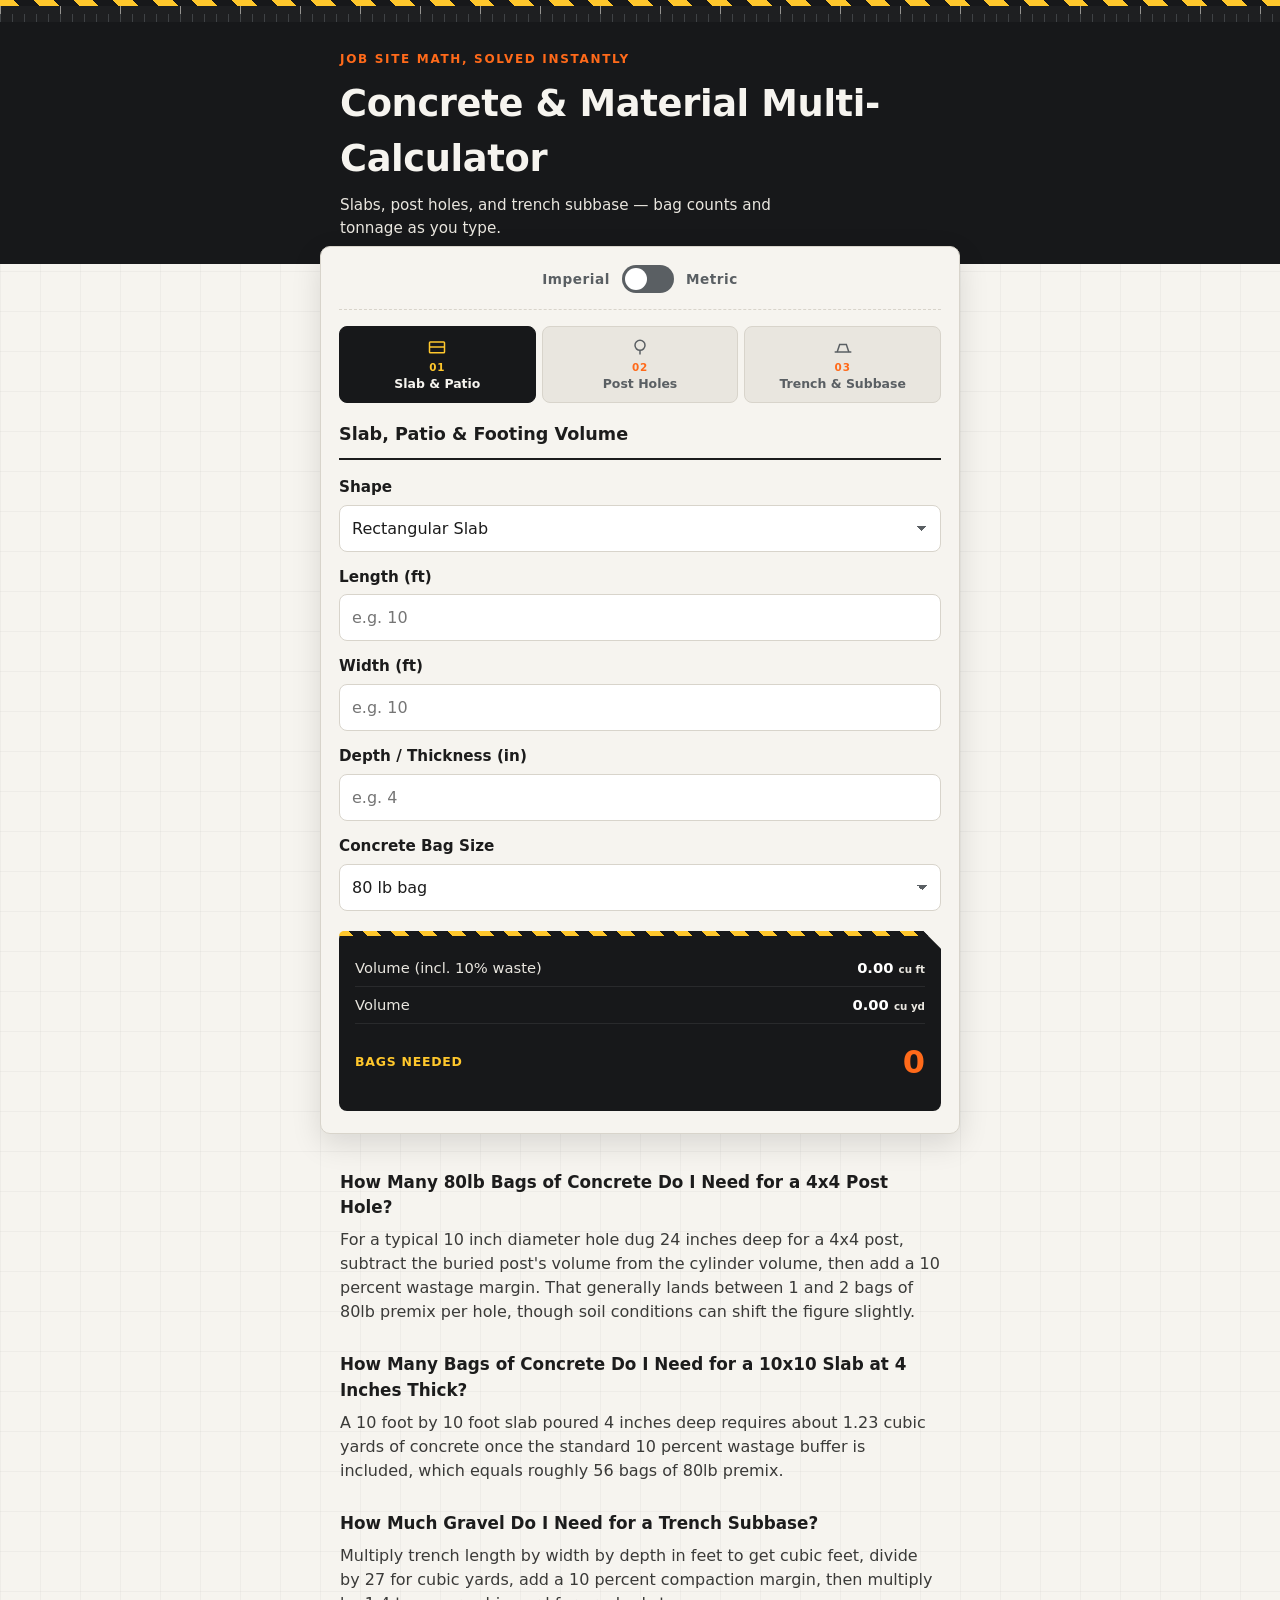
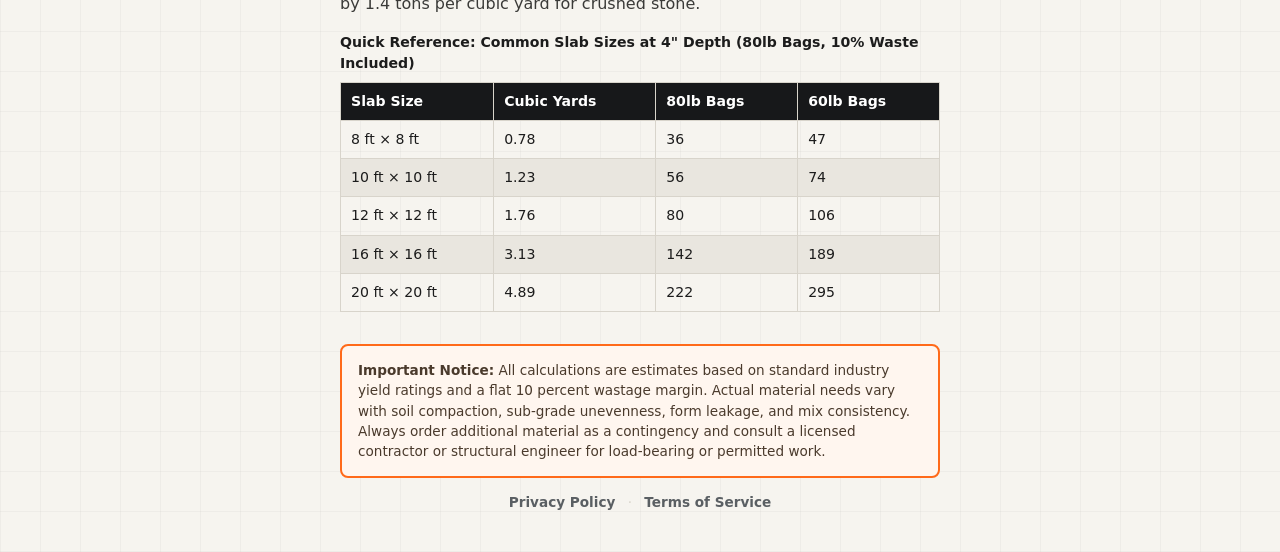
==== index.html @ afc021ba "Add files via upload" ====
<!DOCTYPE html>
<html lang="en">
<head>
<meta charset="UTF-8">
<meta name="viewport" content="width=device-width, initial-scale=1.0, maximum-scale=1.0">
<title>Concrete & Construction Material Multi-Calculator | Slab, Post Hole & Trench Estimator</title>
<meta name="description" content="Free instant concrete calculator for slabs, patios, fence post holes, footings, and trench subbase materials. Get bag counts, cubic yards, and tonnage in real time.">
<link rel="canonical" href="https://example.com/concrete-calculator">
<meta property="og:title" content="Concrete & Construction Material Multi-Calculator">
<meta property="og:description" content="Instant bag counts and material weights for slabs, post holes, and trenches. Built for the job site.">
<meta property="og:type" content="website">
<link rel="stylesheet" href="style.css">
<script type="application/ld+json">
{
  "@context": "https://schema.org",
  "@type": "WebApplication",
  "name": "Concrete & Construction Material Multi-Calculator",
  "applicationCategory": "UtilitiesApplication",
  "operatingSystem": "Any",
  "description": "Instant calculators for concrete slabs, fence post holes, and trench subbase materials, with imperial and metric support.",
  "offers": {
    "@type": "Offer",
    "price": "0",
    "priceCurrency": "USD"
  }
}
</script>
<script type="application/ld+json">
{
  "@context": "https://schema.org",
  "@type": "FAQPage",
  "mainEntity": [
    {
      "@type": "Question",
      "name": "How many 80lb bags of concrete do I need for a 4x4 post hole?",
      "acceptedAnswer": {
        "@type": "Answer",
        "text": "A 4x4 post hole that is 10 inches in diameter and 24 inches deep requires roughly 1 to 2 bags of 80lb concrete mix once the volume of the buried post is subtracted and a 10 percent wastage margin is added."
      }
    },
    {
      "@type": "Question",
      "name": "How many bags of concrete do I need for a 10x10 slab at 4 inches thick?",
      "acceptedAnswer": {
        "@type": "Answer",
        "text": "A 10 foot by 10 foot slab poured at 4 inches deep needs about 1.23 cubic yards of concrete, which works out to approximately 56 bags of 80lb premix including a 10 percent wastage allowance."
      }
    },
    {
      "@type": "Question",
      "name": "How much gravel do I need for a trench subbase?",
      "acceptedAnswer": {
        "@type": "Answer",
        "text": "Multiply the trench length by width by depth in feet to get cubic feet, divide by 27 for cubic yards, then multiply by 1.4 tons per cubic yard for crushed stone, including a 10 percent compaction margin."
      }
    }
  ]
}
</script>
</head>
<body>

<div class="adslot adslot--top" id="adTop" aria-hidden="true"></div>

<header class="sitehead">
  <div class="sitehead__bar"></div>
  <div class="sitehead__ruler" aria-hidden="true"></div>
  <div class="sitehead__inner">
    <p class="sitehead__eyebrow">Job Site Math, Solved Instantly</p>
    <h1 class="sitehead__title">Concrete &amp; Material Multi-Calculator</h1>
    <p class="sitehead__sub">Slabs, post holes, and trench subbase — bag counts and tonnage as you type.</p>
  </div>
</header>

<main class="appcard" id="appcard">

  <div class="unittoggle">
    <span class="unittoggle__label" id="unitLabelImperial">Imperial</span>
    <button type="button" class="unittoggle__switch" id="unitSwitch" role="switch" aria-checked="false" aria-label="Toggle between imperial and metric units">
      <span class="unittoggle__knob"></span>
    </button>
    <span class="unittoggle__label" id="unitLabelMetric">Metric</span>
  </div>

  <nav class="tabbar" role="tablist" aria-label="Calculator selection">
    <button class="tabbar__btn is-active" id="tabBtn1" role="tab" aria-selected="true" aria-controls="panel1" data-tab="1">
      <svg class="tabbar__icon" viewBox="0 0 24 24" width="20" height="20" fill="none" stroke="currentColor" stroke-width="1.8" aria-hidden="true"><rect x="3" y="6" width="18" height="13" rx="1"></rect><path d="M3 12h18"></path></svg>
      <span class="tabbar__num">01</span>Slab &amp; Patio
    </button>
    <button class="tabbar__btn" id="tabBtn2" role="tab" aria-selected="false" aria-controls="panel2" data-tab="2">
      <svg class="tabbar__icon" viewBox="0 0 24 24" width="20" height="20" fill="none" stroke="currentColor" stroke-width="1.8" aria-hidden="true"><circle cx="12" cy="10" r="6"></circle><path d="M12 16v5"></path></svg>
      <span class="tabbar__num">02</span>Post Holes
    </button>
    <button class="tabbar__btn" id="tabBtn3" role="tab" aria-selected="false" aria-controls="panel3" data-tab="3">
      <svg class="tabbar__icon" viewBox="0 0 24 24" width="20" height="20" fill="none" stroke="currentColor" stroke-width="1.8" aria-hidden="true"><path d="M2 18h20"></path><path d="M5 18l3-9h8l3 9"></path></svg>
      <span class="tabbar__num">03</span>Trench &amp; Subbase
    </button>
  </nav>

  <section class="panel is-active" id="panel1" role="tabpanel" aria-labelledby="tabBtn1">
    <h2 class="panel__title">Slab, Patio &amp; Footing Volume</h2>

    <div class="field">
      <label for="s1Shape">Shape</label>
      <select id="s1Shape">
        <option value="rect">Rectangular Slab</option>
        <option value="circle">Circular / Round Patio</option>
      </select>
    </div>

    <div class="field" id="s1LengthWrap">
      <label for="s1Length"><span class="unit-len">Length (ft)</span></label>
      <input type="number" id="s1Length" inputmode="decimal" placeholder="e.g. 10" min="0" step="0.01">
    </div>

    <div class="field" id="s1WidthWrap">
      <label for="s1Width"><span class="unit-len">Width (ft)</span></label>
      <input type="number" id="s1Width" inputmode="decimal" placeholder="e.g. 10" min="0" step="0.01">
    </div>

    <div class="field" id="s1DiamWrap" hidden>
      <label for="s1Diam"><span class="unit-len">Diameter (ft)</span></label>
      <input type="number" id="s1Diam" inputmode="decimal" placeholder="e.g. 12" min="0" step="0.01">
    </div>

    <div class="field">
      <label for="s1Depth"><span class="unit-thick">Depth / Thickness (in)</span></label>
      <input type="number" id="s1Depth" inputmode="decimal" placeholder="e.g. 4" min="0" step="0.125">
    </div>

    <div class="field">
      <label for="s1Bag">Concrete Bag Size</label>
      <select id="s1Bag">
        <option value="80">80 lb bag</option>
        <option value="60">60 lb bag</option>
        <option value="40">40 lb bag</option>
      </select>
    </div>

    <div class="results" id="s1Results" aria-live="polite">
      <div class="results__row">
        <span class="results__label">Volume (incl. 10% waste)</span>
        <span class="results__value" id="s1VolOut">0.00 <small class="unit-vol3">cu ft</small></span>
      </div>
      <div class="results__row">
        <span class="results__label">Volume</span>
        <span class="results__value" id="s1YdOut">0.00 <small class="unit-vol3y">cu yd</small></span>
      </div>
      <div class="results__row results__row--hero">
        <span class="results__label">Bags Needed</span>
        <span class="results__value results__value--hero" id="s1BagsOut">0</span>
      </div>
    </div>
  </section>

  <section class="panel" id="panel2" role="tabpanel" aria-labelledby="tabBtn2" hidden>
    <h2 class="panel__title">Fence Post Hole &amp; Sonotube Estimator</h2>

    <div class="field">
      <label for="s2Count">Number of Holes</label>
      <input type="number" id="s2Count" inputmode="decimal" placeholder="e.g. 6" min="0" step="1" value="1">
    </div>

    <div class="field">
      <label for="s2Diam"><span class="unit-thick">Hole Diameter (in)</span></label>
      <input type="number" id="s2Diam" inputmode="decimal" placeholder="e.g. 10" min="0" step="0.125">
    </div>

    <div class="field">
      <label for="s2Depth"><span class="unit-thick">Excavation Depth (in)</span></label>
      <input type="number" id="s2Depth" inputmode="decimal" placeholder="e.g. 24" min="0" step="0.125">
    </div>

    <div class="field">
      <label for="s2Post">Submerged Lumber Post</label>
      <select id="s2Post">
        <option value="none">None / Concrete Column</option>
        <option value="4x4">Standard 4x4 Post</option>
        <option value="6x6">Heavy-Duty 6x6 Post</option>
      </select>
    </div>

    <div class="field">
      <label for="s2Bag">Concrete Bag Size</label>
      <select id="s2Bag">
        <option value="80">80 lb bag</option>
        <option value="60">60 lb bag</option>
        <option value="40">40 lb bag</option>
      </select>
    </div>

    <div class="results" id="s2Results" aria-live="polite">
      <div class="results__row">
        <span class="results__label">Net Volume (incl. 10% waste)</span>
        <span class="results__value" id="s2VolOut">0.00 <small class="unit-vol3">cu ft</small></span>
      </div>
      <div class="results__row">
        <span class="results__label">Volume</span>
        <span class="results__value" id="s2YdOut">0.00 <small class="unit-vol3y">cu yd</small></span>
      </div>
      <div class="results__row results__row--hero">
        <span class="results__label">Bags Needed</span>
        <span class="results__value results__value--hero" id="s2BagsOut">0</span>
      </div>
    </div>
  </section>

  <section class="panel" id="panel3" role="tabpanel" aria-labelledby="tabBtn3" hidden>
    <h2 class="panel__title">Trench, Aggregate &amp; Subbase Weight</h2>

    <div class="field">
      <label for="s3Length"><span class="unit-len">Total Run Length (ft)</span></label>
      <input type="number" id="s3Length" inputmode="decimal" placeholder="e.g. 50" min="0" step="0.01">
    </div>

    <div class="field">
      <label for="s3Width"><span class="unit-len">Trench Width (ft)</span></label>
      <input type="number" id="s3Width" inputmode="decimal" placeholder="e.g. 2" min="0" step="0.01">
    </div>

    <div class="field">
      <label for="s3Depth"><span class="unit-thick">Layer Thickness (in)</span></label>
      <input type="number" id="s3Depth" inputmode="decimal" placeholder="e.g. 6" min="0" step="0.125">
    </div>

    <div class="field">
      <label for="s3Material">Subbase Material</label>
      <select id="s3Material">
        <option value="gravel">Crushed Stone / Gravel Mix</option>
        <option value="sand">Coarse Masonry Sand</option>
        <option value="dirt">Topsoil / Clean Fill Dirt</option>
      </select>
    </div>

    <div class="results" id="s3Results" aria-live="polite">
      <div class="results__row">
        <span class="results__label">Volume (incl. 10% margin)</span>
        <span class="results__value" id="s3VolOut">0.00 <small class="unit-vol3y">cu yd</small></span>
      </div>
      <div class="results__row results__row--hero">
        <span class="results__label">Material Weight</span>
        <span class="results__value results__value--hero" id="s3TonOut">0.00 <small id="s3TonUnit">tons</small></span>
      </div>
    </div>
  </section>

</main>

<div class="adslot adslot--bottom" id="adBottom" aria-hidden="true"></div>

<section class="seo">
  <h2>How Many 80lb Bags of Concrete Do I Need for a 4x4 Post Hole?</h2>
  <p>For a typical 10 inch diameter hole dug 24 inches deep for a 4x4 post, subtract the buried post's volume from the cylinder volume, then add a 10 percent wastage margin. That generally lands between 1 and 2 bags of 80lb premix per hole, though soil conditions can shift the figure slightly.</p>

  <h2>How Many Bags of Concrete Do I Need for a 10x10 Slab at 4 Inches Thick?</h2>
  <p>A 10 foot by 10 foot slab poured 4 inches deep requires about 1.23 cubic yards of concrete once the standard 10 percent wastage buffer is included, which equals roughly 56 bags of 80lb premix.</p>

  <h2>How Much Gravel Do I Need for a Trench Subbase?</h2>
  <p>Multiply trench length by width by depth in feet to get cubic feet, divide by 27 for cubic yards, add a 10 percent compaction margin, then multiply by 1.4 tons per cubic yard for crushed stone.</p>

  <table class="seo__table">
    <caption>Quick Reference: Common Slab Sizes at 4&quot; Depth (80lb Bags, 10% Waste Included)</caption>
    <thead>
      <tr>
        <th scope="col">Slab Size</th>
        <th scope="col">Cubic Yards</th>
        <th scope="col">80lb Bags</th>
        <th scope="col">60lb Bags</th>
      </tr>
    </thead>
    <tbody>
      <tr><td>8 ft × 8 ft</td><td>0.78</td><td>36</td><td>47</td></tr>
      <tr><td>10 ft × 10 ft</td><td>1.23</td><td>56</td><td>74</td></tr>
      <tr><td>12 ft × 12 ft</td><td>1.76</td><td>80</td><td>106</td></tr>
      <tr><td>16 ft × 16 ft</td><td>3.13</td><td>142</td><td>189</td></tr>
      <tr><td>20 ft × 20 ft</td><td>4.89</td><td>222</td><td>295</td></tr>
    </tbody>
  </table>
</section>

<footer class="sitefoot">
  <div class="sitefoot__disclaimer">
    <strong>Important Notice:</strong> All calculations are estimates based on standard industry yield ratings and a flat 10 percent wastage margin. Actual material needs vary with soil compaction, sub-grade unevenness, form leakage, and mix consistency. Always order additional material as a contingency and consult a licensed contractor or structural engineer for load-bearing or permitted work.
  </div>
  <nav class="sitefoot__links" aria-label="Legal">
    <a href="/privacy.html">Privacy Policy</a>
    <span class="sitefoot__divider" aria-hidden="true">&middot;</span>
    <a href="/terms.html">Terms of Service</a>
  </nav>
</footer>

<script src="app.js"></script>
</body>
</html>
---- style.css ----
:root {
  --asphalt-900: #17181a;
  --asphalt-800: #232527;
  --concrete-200: #e9e6df;
  --concrete-100: #f6f4ef;
  --steel-600: #5a5f63;
  --safety-orange: #ff6a1a;
  --safety-orange-dark: #d9550f;
  --safety-yellow: #ffc72c;
  --ink: #1c1c1c;
  --line: #d8d4cb;
  --radius: 10px;
  --font-display: "Bahnschrift", "SF Compact Display", "Arial Narrow", system-ui, sans-serif;
  --font-body: -apple-system, BlinkMacSystemFont, "Segoe UI", Roboto, system-ui, sans-serif;
}

* { box-sizing: border-box; }

html { -webkit-text-size-adjust: 100%; }

body {
  margin: 0;
  background:
    repeating-linear-gradient(0deg, rgba(23,24,26,0.035) 0, rgba(23,24,26,0.035) 1px, transparent 1px, transparent 40px),
    repeating-linear-gradient(90deg, rgba(23,24,26,0.035) 0, rgba(23,24,26,0.035) 1px, transparent 1px, transparent 40px),
    var(--concrete-100);
  color: var(--ink);
  font-family: var(--font-body);
  line-height: 1.5;
}

.adslot {
  width: 100%;
  min-height: 0;
}
.adslot:empty {
  display: none !important;
  margin: 0 !important;
  padding: 0 !important;
}

.sitehead {
  background: var(--asphalt-900);
  color: var(--concrete-100);
  position: relative;
  overflow: hidden;
}
.sitehead__bar {
  height: 6px;
  background: repeating-linear-gradient(
    45deg,
    var(--safety-yellow),
    var(--safety-yellow) 14px,
    var(--asphalt-900) 14px,
    var(--asphalt-900) 28px
  );
}
.sitehead__ruler {
  height: 16px;
  background: var(--asphalt-800);
  background-image: repeating-linear-gradient(
    90deg,
    var(--steel-600) 0,
    var(--steel-600) 1px,
    transparent 1px,
    transparent 12px
  ),
  repeating-linear-gradient(
    90deg,
    var(--concrete-200) 0,
    var(--concrete-200) 1px,
    transparent 1px,
    transparent 60px
  );
  background-size: 12px 8px, 60px 16px;
  background-position: left bottom, left bottom;
  background-repeat: repeat-x;
  opacity: 0.6;
}
.sitehead__inner {
  max-width: 640px;
  margin: 0 auto;
  padding: 28px 20px 24px;
}
.sitehead__eyebrow {
  font-family: var(--font-display);
  text-transform: uppercase;
  letter-spacing: 0.14em;
  font-size: 0.75rem;
  color: var(--safety-orange);
  margin: 0 0 8px;
  font-weight: 700;
}
.sitehead__title {
  font-family: var(--font-display);
  font-weight: 800;
  font-size: clamp(1.6rem, 6vw, 2.3rem);
  margin: 0 0 8px;
  letter-spacing: -0.01em;
}
.sitehead__sub {
  margin: 0;
  color: var(--concrete-200);
  font-size: 0.95rem;
  max-width: 46ch;
}

.appcard {
  max-width: 640px;
  margin: -18px auto 0;
  background: var(--concrete-100);
  border: 1px solid var(--line);
  border-radius: var(--radius);
  box-shadow: 0 10px 30px rgba(0,0,0,0.12);
  position: relative;
  z-index: 2;
  padding: 18px 18px 22px;
}

.unittoggle {
  display: flex;
  align-items: center;
  justify-content: center;
  gap: 12px;
  padding-bottom: 16px;
  margin-bottom: 16px;
  border-bottom: 1px dashed var(--line);
}
.unittoggle__label {
  font-family: var(--font-display);
  font-weight: 700;
  font-size: 0.85rem;
  letter-spacing: 0.04em;
  color: var(--steel-600);
}
.unittoggle__label.is-active { color: var(--ink); }
.unittoggle__switch {
  position: relative;
  width: 52px;
  height: 28px;
  border-radius: 999px;
  background: var(--steel-600);
  border: none;
  cursor: pointer;
  padding: 0;
  flex-shrink: 0;
}
.unittoggle__switch[aria-checked="true"] { background: var(--safety-orange); }
.unittoggle__knob {
  position: absolute;
  top: 3px;
  left: 3px;
  width: 22px;
  height: 22px;
  border-radius: 50%;
  background: #fff;
  transition: transform 0.15s ease;
}
.unittoggle__switch[aria-checked="true"] .unittoggle__knob {
  transform: translateX(24px);
}

.tabbar {
  display: flex;
  gap: 6px;
  margin-bottom: 18px;
}
.tabbar__icon {
  color: var(--steel-600);
}
.tabbar__btn.is-active .tabbar__icon { color: var(--safety-yellow); }
.tabbar__btn {
  flex: 1;
  background: var(--concrete-200);
  border: 1px solid var(--line);
  border-radius: 8px;
  padding: 10px 6px;
  font-family: var(--font-display);
  font-weight: 700;
  font-size: 0.78rem;
  color: var(--steel-600);
  cursor: pointer;
  display: flex;
  flex-direction: column;
  align-items: center;
  gap: 4px;
  line-height: 1.2;
  transition: background 0.12s ease, color 0.12s ease, transform 0.08s ease;
}
.tabbar__btn:hover:not(.is-active) {
  background: #ddd9cf;
}
.tabbar__btn:active {
  transform: scale(0.97);
}
.tabbar__num {
  font-size: 0.65rem;
  color: var(--safety-orange);
  letter-spacing: 0.08em;
}
.tabbar__btn.is-active {
  background: var(--asphalt-900);
  color: var(--concrete-100);
  border-color: var(--asphalt-900);
}
.tabbar__btn.is-active .tabbar__num { color: var(--safety-yellow); }

.panel { display: none; }
.panel.is-active { display: block; }

.panel__title {
  font-family: var(--font-display);
  font-size: 1.1rem;
  font-weight: 800;
  margin: 0 0 16px;
  padding-bottom: 10px;
  border-bottom: 2px solid var(--ink);
}

.field {
  margin-bottom: 14px;
}
.field label {
  display: block;
  font-weight: 700;
  font-size: 0.95rem;
  margin-bottom: 6px;
  color: var(--ink);
}
.field input,
.field select {
  width: 100%;
  font-size: 16px;
  padding: 13px 12px;
  border: 1.5px solid var(--line);
  border-radius: 8px;
  background: #fff;
  color: var(--ink);
  font-family: var(--font-body);
  appearance: none;
  -webkit-appearance: none;
  transition: border-color 0.12s ease;
}
.field input:hover,
.field select:hover {
  border-color: var(--steel-600);
}
.field select {
  background-image: linear-gradient(45deg, transparent 50%, var(--steel-600) 50%), linear-gradient(135deg, var(--steel-600) 50%, transparent 50%);
  background-position: calc(100% - 18px) center, calc(100% - 13px) center;
  background-size: 5px 5px, 5px 5px;
  background-repeat: no-repeat;
  padding-right: 34px;
}
.field input:focus,
.field select:focus {
  outline: 3px solid var(--safety-orange);
  outline-offset: 1px;
  border-color: var(--safety-orange);
}

.results {
  margin-top: 20px;
  background: var(--asphalt-900);
  border-radius: 8px;
  padding: 16px 16px 18px;
  position: relative;
  clip-path: polygon(0 0, calc(100% - 18px) 0, 100% 18px, 100% 100%, 0 100%);
}
.results::before {
  content: "";
  display: block;
  height: 5px;
  margin: -16px -16px 14px;
  border-radius: 8px 8px 0 0;
  background: repeating-linear-gradient(
    45deg,
    var(--safety-yellow),
    var(--safety-yellow) 10px,
    var(--asphalt-900) 10px,
    var(--asphalt-900) 20px
  );
}
.results__row {
  display: flex;
  justify-content: space-between;
  align-items: baseline;
  padding: 7px 0;
  color: var(--concrete-200);
  font-size: 0.92rem;
  border-bottom: 1px solid rgba(255,255,255,0.08);
}
.results__row:last-child { border-bottom: none; }
.results__value { font-family: var(--font-display); font-weight: 700; color: #fff; }
.results__row--hero {
  padding-top: 14px;
  align-items: center;
}
.results__row--hero .results__label {
  color: var(--safety-yellow);
  font-weight: 700;
  text-transform: uppercase;
  font-size: 0.78rem;
  letter-spacing: 0.06em;
}
.results__value--hero {
  font-size: 2rem;
  color: var(--safety-orange);
}
.results__value small { font-weight: 600; font-size: 0.7em; color: var(--concrete-200); }

.seo {
  max-width: 640px;
  margin: 36px auto 0;
  padding: 0 20px;
}
.seo h2 {
  font-family: var(--font-display);
  font-size: 1.05rem;
  margin: 28px 0 8px;
}
.seo p { margin: 0 0 4px; color: #3a3a38; }
.seo__table {
  width: 100%;
  border-collapse: collapse;
  margin: 16px 0 8px;
  font-size: 0.88rem;
}
.seo__table caption {
  text-align: left;
  font-weight: 700;
  margin-bottom: 8px;
  font-family: var(--font-display);
}
.seo__table th, .seo__table td {
  border: 1px solid var(--line);
  padding: 8px 10px;
  text-align: left;
}
.seo__table th {
  background: var(--asphalt-900);
  color: #fff;
}
.seo__table tr:nth-child(even) td { background: var(--concrete-200); }

.sitefoot {
  max-width: 640px;
  margin: 32px auto 0;
  padding: 0 20px 40px;
}
.sitefoot__disclaimer {
  border: 2px solid var(--safety-orange);
  background: #fff6ef;
  border-radius: 8px;
  padding: 14px 16px;
  font-size: 0.85rem;
  color: #4a3a2c;
}
.sitefoot__links {
  margin-top: 14px;
  text-align: center;
  font-size: 0.85rem;
}
.sitefoot__links a {
  color: var(--steel-600);
  text-decoration: none;
  font-weight: 700;
}
.sitefoot__links a:hover {
  color: var(--safety-orange);
  text-decoration: underline;
}
.sitefoot__divider {
  margin: 0 8px;
  color: var(--line);
}

@media (min-width: 540px) {
  .field--pair { display: flex; gap: 12px; }
}

@media (prefers-reduced-motion: reduce) {
  .unittoggle__knob { transition: none; }
}
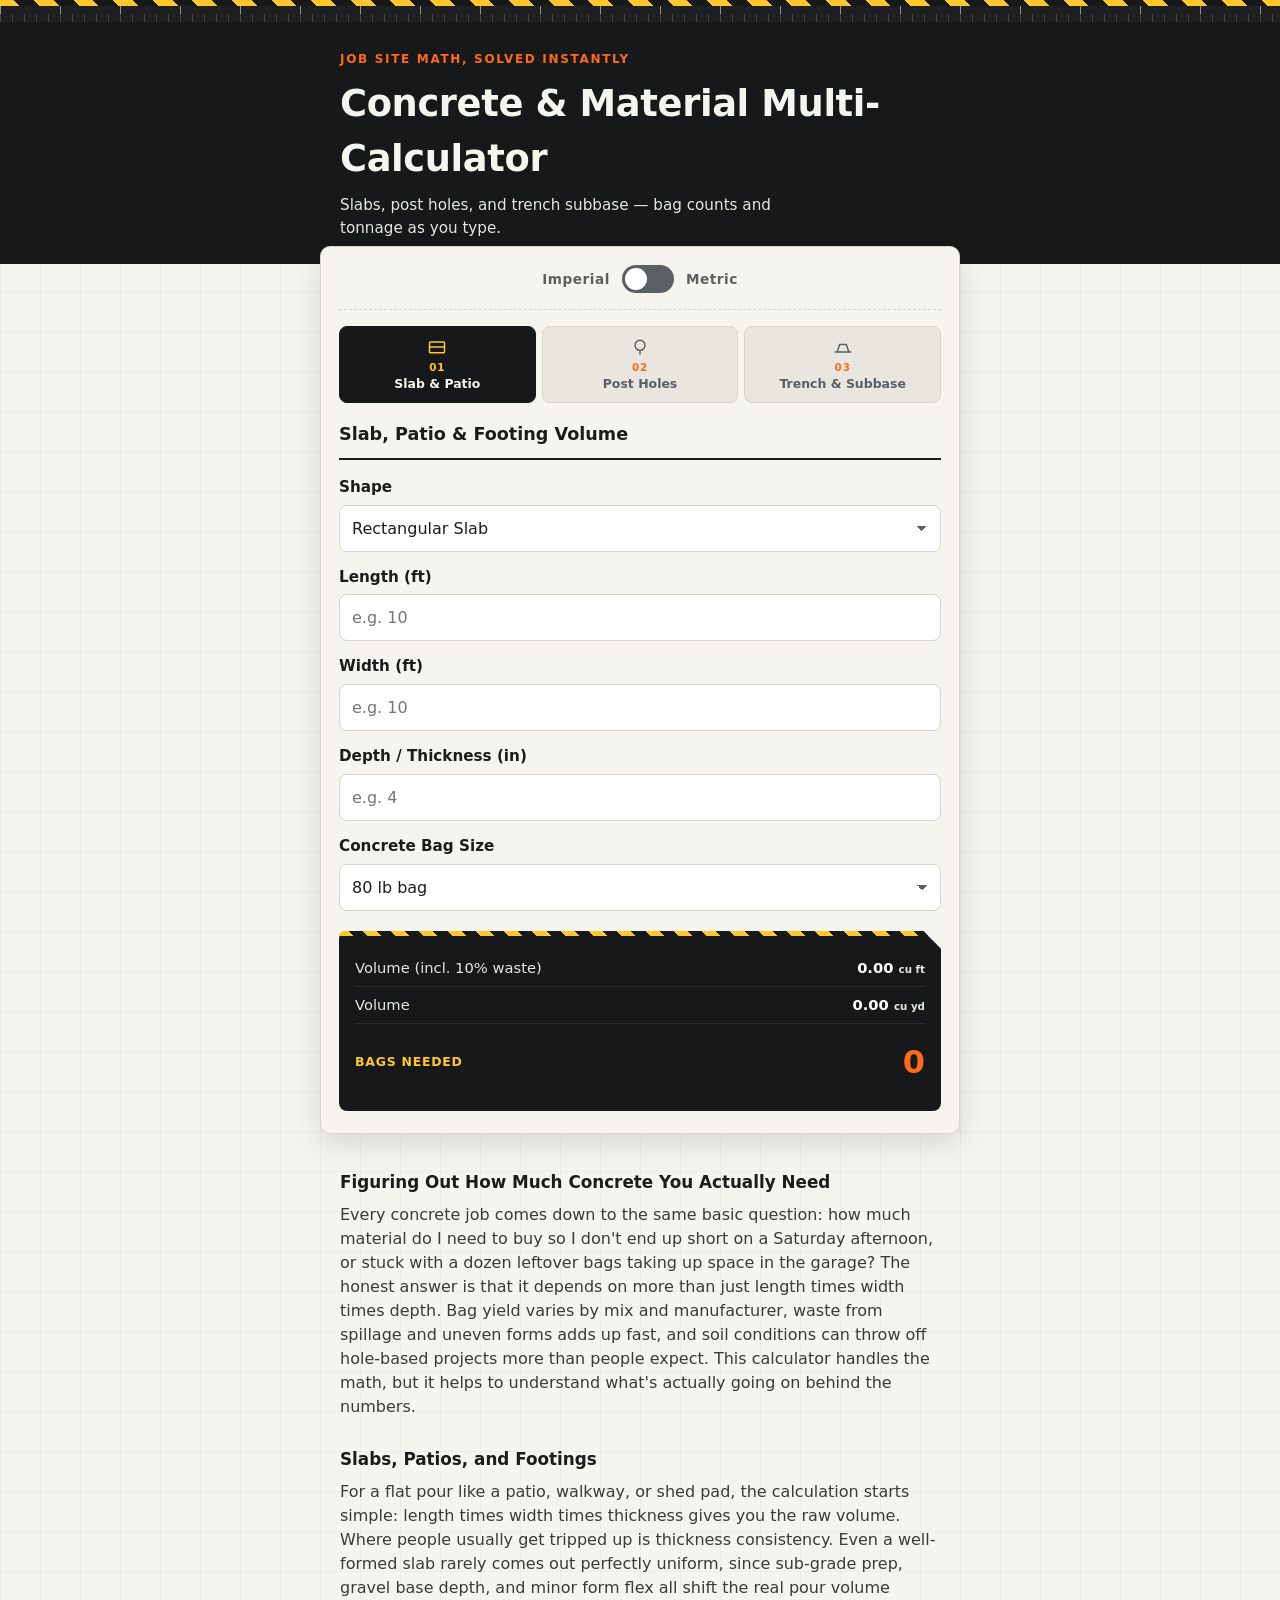
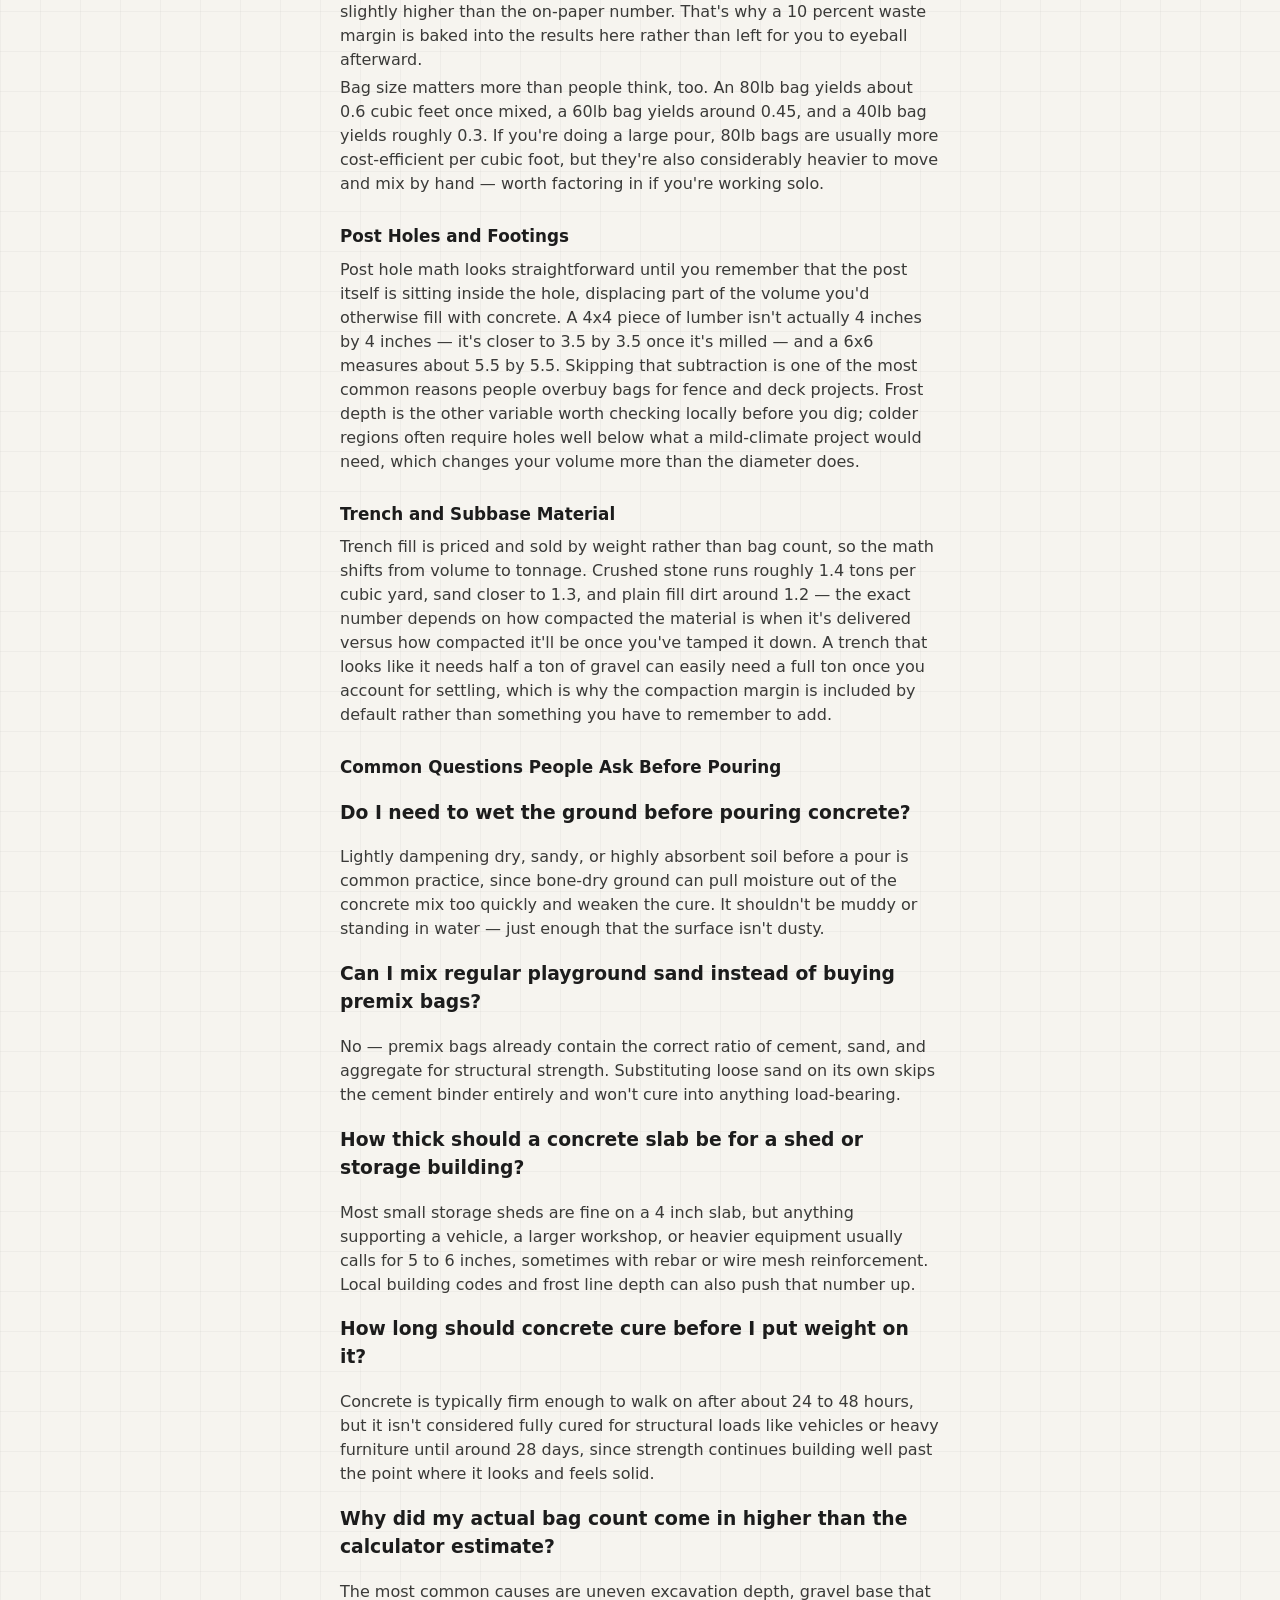
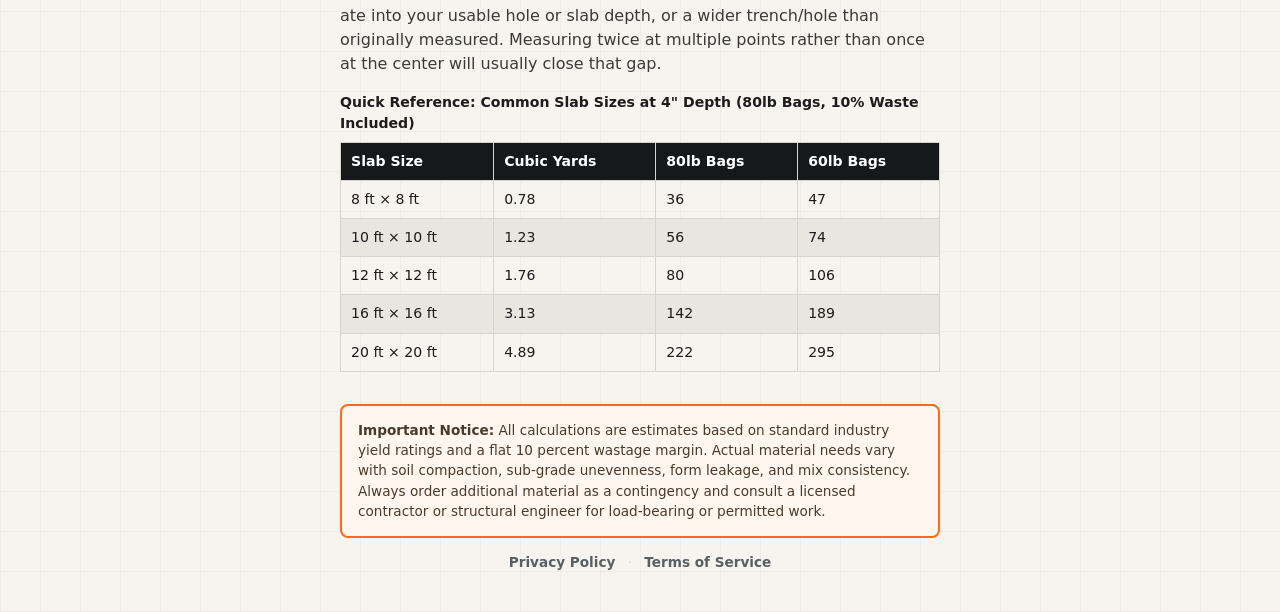
==== commit fde610b2: "Update index.html" ====
--- a/index.html
+++ b/index.html
@@ -5,7 +5,7 @@
 <meta name="viewport" content="width=device-width, initial-scale=1.0, maximum-scale=1.0">
 <title>Concrete & Construction Material Multi-Calculator | Slab, Post Hole & Trench Estimator</title>
 <meta name="description" content="Free instant concrete calculator for slabs, patios, fence post holes, footings, and trench subbase materials. Get bag counts, cubic yards, and tonnage in real time.">
-<link rel="canonical" href="https://example.com/concrete-calculator">
+<link rel="canonical" href="https://bagestimator.com/">
 <meta property="og:title" content="Concrete & Construction Material Multi-Calculator">
 <meta property="og:description" content="Instant bag counts and material weights for slabs, post holes, and trenches. Built for the job site.">
 <meta property="og:type" content="website">
@@ -32,26 +32,34 @@
   "mainEntity": [
     {
       "@type": "Question",
-      "name": "How many 80lb bags of concrete do I need for a 4x4 post hole?",
+      "name": "Do I need to wet the ground before pouring concrete?",
       "acceptedAnswer": {
         "@type": "Answer",
-        "text": "A 4x4 post hole that is 10 inches in diameter and 24 inches deep requires roughly 1 to 2 bags of 80lb concrete mix once the volume of the buried post is subtracted and a 10 percent wastage margin is added."
+        "text": "Lightly dampening dry, sandy, or highly absorbent soil before a pour is common practice, since bone-dry ground can pull moisture out of the concrete mix too quickly and weaken the cure. It shouldn't be muddy or standing in water, just enough that the surface isn't dusty."
       }
     },
     {
       "@type": "Question",
-      "name": "How many bags of concrete do I need for a 10x10 slab at 4 inches thick?",
+      "name": "Can I mix regular playground sand instead of buying premix bags?",
       "acceptedAnswer": {
         "@type": "Answer",
-        "text": "A 10 foot by 10 foot slab poured at 4 inches deep needs about 1.23 cubic yards of concrete, which works out to approximately 56 bags of 80lb premix including a 10 percent wastage allowance."
+        "text": "No, premix bags already contain the correct ratio of cement, sand, and aggregate for structural strength. Substituting loose sand on its own skips the cement binder entirely and won't cure into anything load-bearing."
       }
     },
     {
       "@type": "Question",
-      "name": "How much gravel do I need for a trench subbase?",
+      "name": "How thick should a concrete slab be for a shed or storage building?",
       "acceptedAnswer": {
         "@type": "Answer",
-        "text": "Multiply the trench length by width by depth in feet to get cubic feet, divide by 27 for cubic yards, then multiply by 1.4 tons per cubic yard for crushed stone, including a 10 percent compaction margin."
+        "text": "Most small storage sheds are fine on a 4 inch slab, but anything supporting a vehicle, a larger workshop, or heavier equipment usually calls for 5 to 6 inches, sometimes with rebar or wire mesh reinforcement."
+      }
+    },
+    {
+      "@type": "Question",
+      "name": "How long should concrete cure before I put weight on it?",
+      "acceptedAnswer": {
+        "@type": "Answer",
+        "text": "Concrete is typically firm enough to walk on after about 24 to 48 hours, but it isn't considered fully cured for structural loads like vehicles or heavy furniture until around 28 days."
       }
     }
   ]
@@ -155,6 +163,7 @@
 
   <section class="panel" id="panel2" role="tabpanel" aria-labelledby="tabBtn2" hidden>
     <h2 class="panel__title">Fence Post Hole &amp; Sonotube Estimator</h2>
+    <p class="panel__linkout"><a href="/concrete-fence-post-calculator.html">Read our full fence post concrete guide &amp; FAQ &rarr;</a></p>
 
     <div class="field">
       <label for="s2Count">Number of Holes</label>
@@ -249,14 +258,35 @@
 <div class="adslot adslot--bottom" id="adBottom" aria-hidden="true"></div>
 
 <section class="seo">
-  <h2>How Many 80lb Bags of Concrete Do I Need for a 4x4 Post Hole?</h2>
-  <p>For a typical 10 inch diameter hole dug 24 inches deep for a 4x4 post, subtract the buried post's volume from the cylinder volume, then add a 10 percent wastage margin. That generally lands between 1 and 2 bags of 80lb premix per hole, though soil conditions can shift the figure slightly.</p>
-
-  <h2>How Many Bags of Concrete Do I Need for a 10x10 Slab at 4 Inches Thick?</h2>
-  <p>A 10 foot by 10 foot slab poured 4 inches deep requires about 1.23 cubic yards of concrete once the standard 10 percent wastage buffer is included, which equals roughly 56 bags of 80lb premix.</p>
-
-  <h2>How Much Gravel Do I Need for a Trench Subbase?</h2>
-  <p>Multiply trench length by width by depth in feet to get cubic feet, divide by 27 for cubic yards, add a 10 percent compaction margin, then multiply by 1.4 tons per cubic yard for crushed stone.</p>
+  <h2>Figuring Out How Much Concrete You Actually Need</h2>
+  <p>Every concrete job comes down to the same basic question: how much material do I need to buy so I don't end up short on a Saturday afternoon, or stuck with a dozen leftover bags taking up space in the garage? The honest answer is that it depends on more than just length times width times depth. Bag yield varies by mix and manufacturer, waste from spillage and uneven forms adds up fast, and soil conditions can throw off hole-based projects more than people expect. This calculator handles the math, but it helps to understand what's actually going on behind the numbers.</p>
+
+  <h2>Slabs, Patios, and Footings</h2>
+  <p>For a flat pour like a patio, walkway, or shed pad, the calculation starts simple: length times width times thickness gives you the raw volume. Where people usually get tripped up is thickness consistency. Even a well-formed slab rarely comes out perfectly uniform, since sub-grade prep, gravel base depth, and minor form flex all shift the real pour volume slightly higher than the on-paper number. That's why a 10 percent waste margin is baked into the results here rather than left for you to eyeball afterward.</p>
+  <p>Bag size matters more than people think, too. An 80lb bag yields about 0.6 cubic feet once mixed, a 60lb bag yields around 0.45, and a 40lb bag yields roughly 0.3. If you're doing a large pour, 80lb bags are usually more cost-efficient per cubic foot, but they're also considerably heavier to move and mix by hand — worth factoring in if you're working solo.</p>
+
+  <h2>Post Holes and Footings</h2>
+  <p>Post hole math looks straightforward until you remember that the post itself is sitting inside the hole, displacing part of the volume you'd otherwise fill with concrete. A 4x4 piece of lumber isn't actually 4 inches by 4 inches — it's closer to 3.5 by 3.5 once it's milled — and a 6x6 measures about 5.5 by 5.5. Skipping that subtraction is one of the most common reasons people overbuy bags for fence and deck projects. Frost depth is the other variable worth checking locally before you dig; colder regions often require holes well below what a mild-climate project would need, which changes your volume more than the diameter does.</p>
+
+  <h2>Trench and Subbase Material</h2>
+  <p>Trench fill is priced and sold by weight rather than bag count, so the math shifts from volume to tonnage. Crushed stone runs roughly 1.4 tons per cubic yard, sand closer to 1.3, and plain fill dirt around 1.2 — the exact number depends on how compacted the material is when it's delivered versus how compacted it'll be once you've tamped it down. A trench that looks like it needs half a ton of gravel can easily need a full ton once you account for settling, which is why the compaction margin is included by default rather than something you have to remember to add.</p>
+
+  <h2>Common Questions People Ask Before Pouring</h2>
+
+  <h3>Do I need to wet the ground before pouring concrete?</h3>
+  <p>Lightly dampening dry, sandy, or highly absorbent soil before a pour is common practice, since bone-dry ground can pull moisture out of the concrete mix too quickly and weaken the cure. It shouldn't be muddy or standing in water — just enough that the surface isn't dusty.</p>
+
+  <h3>Can I mix regular playground sand instead of buying premix bags?</h3>
+  <p>No — premix bags already contain the correct ratio of cement, sand, and aggregate for structural strength. Substituting loose sand on its own skips the cement binder entirely and won't cure into anything load-bearing.</p>
+
+  <h3>How thick should a concrete slab be for a shed or storage building?</h3>
+  <p>Most small storage sheds are fine on a 4 inch slab, but anything supporting a vehicle, a larger workshop, or heavier equipment usually calls for 5 to 6 inches, sometimes with rebar or wire mesh reinforcement. Local building codes and frost line depth can also push that number up.</p>
+
+  <h3>How long should concrete cure before I put weight on it?</h3>
+  <p>Concrete is typically firm enough to walk on after about 24 to 48 hours, but it isn't considered fully cured for structural loads like vehicles or heavy furniture until around 28 days, since strength continues building well past the point where it looks and feels solid.</p>
+
+  <h3>Why did my actual bag count come in higher than the calculator estimate?</h3>
+  <p>The most common causes are uneven excavation depth, gravel base that ate into your usable hole or slab depth, or a wider trench/hole than originally measured. Measuring twice at multiple points rather than once at the center will usually close that gap.</p>
 
   <table class="seo__table">
     <caption>Quick Reference: Common Slab Sizes at 4&quot; Depth (80lb Bags, 10% Waste Included)</caption>
--- a/style.css
+++ b/style.css
@@ -217,6 +217,19 @@
   border-bottom: 2px solid var(--ink);
 }
 
+.panel__linkout {
+  margin: -6px 0 16px;
+  font-size: 0.9rem;
+}
+.panel__linkout a {
+  color: var(--safety-orange-dark);
+  font-weight: 700;
+  text-decoration: none;
+}
+.panel__linkout a:hover {
+  text-decoration: underline;
+}
+
 .field {
   margin-bottom: 14px;
 }
@@ -320,6 +333,15 @@
   margin: 28px 0 8px;
 }
 .seo p { margin: 0 0 4px; color: #3a3a38; }
+.faq-item {
+  margin-bottom: 18px;
+}
+.faq-item h3 {
+  font-family: var(--font-display);
+  font-size: 0.95rem;
+  margin: 0 0 6px;
+}
+.faq-item p { margin: 0; color: #3a3a38; }
 .seo__table {
   width: 100%;
   border-collapse: collapse;
